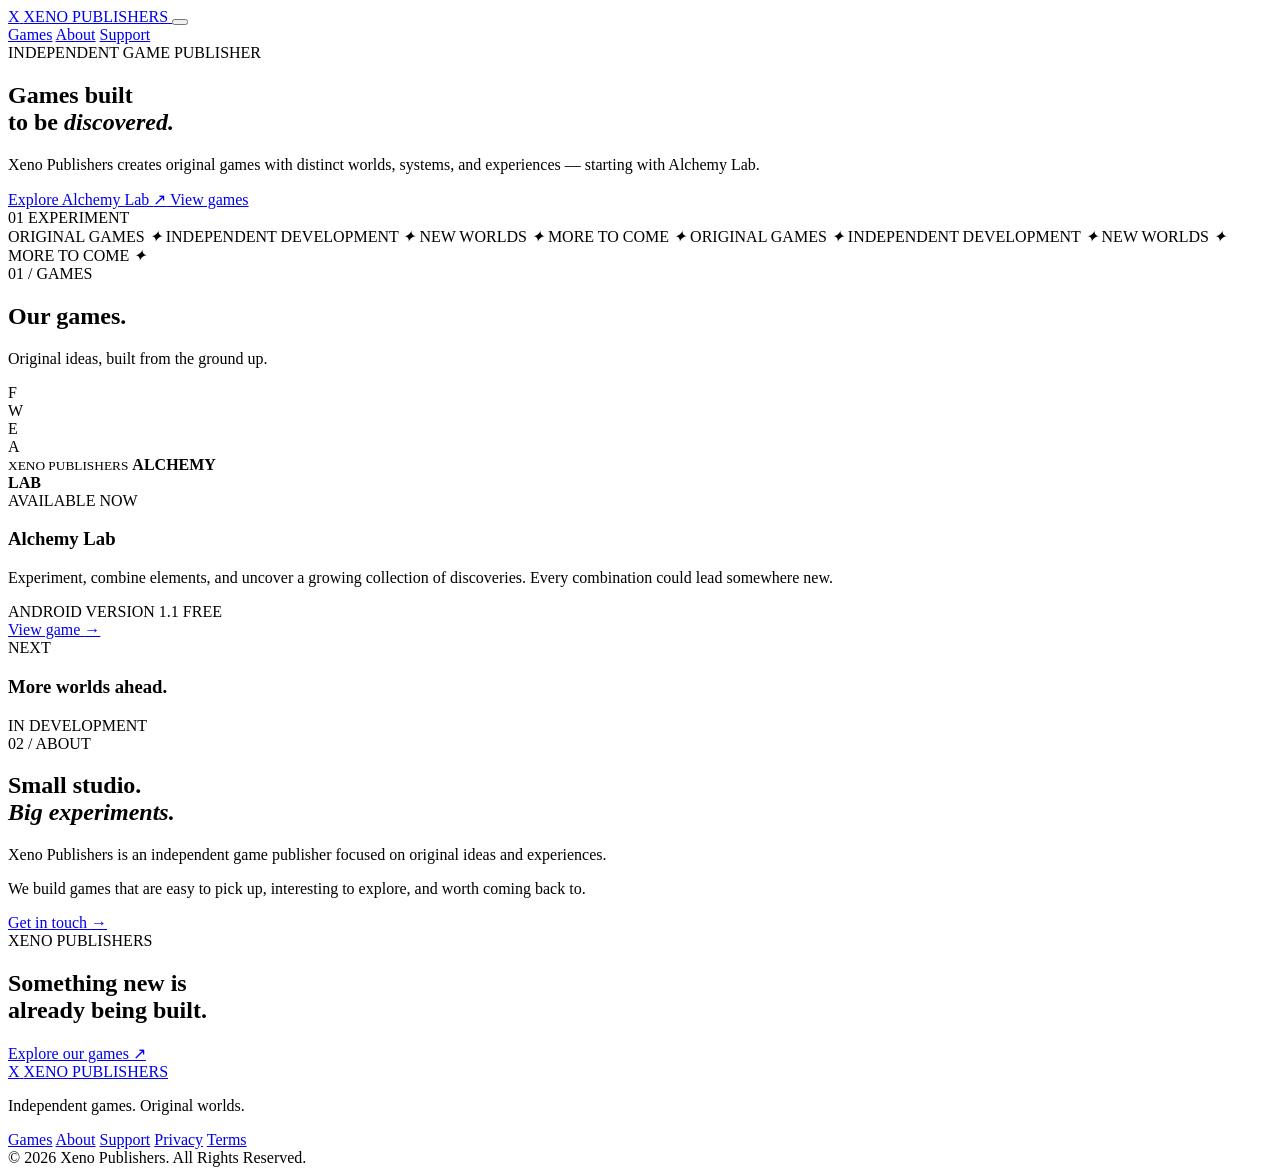
==== index.html @ 9b23d275 "Create index.html" ====
<!DOCTYPE html>
<html lang="en">
<head>
  <meta charset="UTF-8">
  <meta name="viewport" content="width=device-width, initial-scale=1.0">

  <title>Xeno Publishers — Independent Game Publisher</title>
  <meta name="description" content="Xeno Publishers creates original games with distinct worlds, systems, and experiences.">
  <meta name="theme-color" content="#080a09">

  <link rel="preconnect" href="https://fonts.googleapis.com">
  <link rel="preconnect" href="https://fonts.gstatic.com" crossorigin>
  <link href="https://fonts.googleapis.com/css2?family=Manrope:wght@400;500;600;700;800&display=swap" rel="stylesheet">

  <link rel="stylesheet" href="assets/style.css">
</head>

<body>

  <header class="site-header">
    <nav class="nav container">

      <a href="index.html" class="brand">
        <span class="brand-mark">X</span>
        <span>XENO PUBLISHERS</span>
      </a>

      <button class="menu-toggle" aria-label="Open navigation" aria-expanded="false">
        <span></span>
        <span></span>
      </button>

      <div class="nav-links">
        <a href="#games">Games</a>
        <a href="#about">About</a>
        <a href="support.html">Support</a>
      </div>

    </nav>
  </header>


  <main>

    <!-- HERO -->
    <section class="hero">
      <div class="container hero-grid">

        <div class="hero-copy">

          <div class="eyebrow">
            <span></span>
            INDEPENDENT GAME PUBLISHER
          </div>

          <h1>
            Games built<br>
            to be <em>discovered.</em>
          </h1>

          <p class="hero-text">
            Xeno Publishers creates original games with distinct worlds,
            systems, and experiences — starting with Alchemy Lab.
          </p>

          <div class="hero-actions">
            <a href="games/alchemy-lab.html" class="btn btn-primary">
              Explore Alchemy Lab
              <span>↗</span>
            </a>

            <a href="#games" class="btn btn-secondary">
              View games
            </a>
          </div>

        </div>


        <div class="hero-art" aria-hidden="true">
          <div class="orb orb-one"></div>
          <div class="orb orb-two"></div>
          <div class="orb orb-three"></div>

          <div class="alchemy-symbol">
            <div class="symbol-ring"></div>
            <div class="symbol-core"></div>
            <div class="symbol-line line-one"></div>
            <div class="symbol-line line-two"></div>
          </div>

          <div class="art-label">
            <span>01</span>
            <span>EXPERIMENT</span>
          </div>
        </div>

      </div>
    </section>


    <!-- TICKER -->
    <section class="ticker">
      <div class="ticker-track">
        <span>ORIGINAL GAMES</span>
        <i>✦</i>
        <span>INDEPENDENT DEVELOPMENT</span>
        <i>✦</i>
        <span>NEW WORLDS</span>
        <i>✦</i>
        <span>MORE TO COME</span>
        <i>✦</i>

        <span>ORIGINAL GAMES</span>
        <i>✦</i>
        <span>INDEPENDENT DEVELOPMENT</span>
        <i>✦</i>
        <span>NEW WORLDS</span>
        <i>✦</i>
        <span>MORE TO COME</span>
        <i>✦</i>
      </div>
    </section>


    <!-- GAMES -->
    <section class="section" id="games">
      <div class="container">

        <div class="section-heading">
          <div>
            <span class="section-number">01 / GAMES</span>
            <h2>Our games.</h2>
          </div>

          <p>
            Original ideas, built from the ground up.
          </p>
        </div>


        <div class="game-card">

          <div class="game-visual">
            <div class="visual-glow"></div>

            <div class="visual-element element-fire">F</div>
            <div class="visual-element element-water">W</div>
            <div class="visual-element element-earth">E</div>
            <div class="visual-element element-air">A</div>

            <div class="visual-title">
              <small>XENO PUBLISHERS</small>
              <strong>ALCHEMY<br>LAB</strong>
            </div>
          </div>


          <div class="game-info">

            <div class="game-status">
              <span class="status-dot"></span>
              AVAILABLE NOW
            </div>

            <h3>Alchemy Lab</h3>

            <p>
              Experiment, combine elements, and uncover a growing
              collection of discoveries. Every combination could lead
              somewhere new.
            </p>

            <div class="game-meta">
              <span>ANDROID</span>
              <span>VERSION 1.1</span>
              <span>FREE</span>
            </div>

            <a href="games/alchemy-lab.html" class="text-link">
              View game
              <span>→</span>
            </a>

          </div>

        </div>


        <div class="future-card">

          <div>
            <span class="section-number">NEXT</span>
            <h3>More worlds ahead.</h3>
          </div>

          <span class="future-status">IN DEVELOPMENT</span>

        </div>

      </div>
    </section>


    <!-- ABOUT -->
    <section class="section about-section" id="about">
      <div class="container about-grid">

        <div>
          <span class="section-number">02 / ABOUT</span>
          <h2>Small studio.<br><em>Big experiments.</em></h2>
        </div>

        <div class="about-copy">
          <p>
            Xeno Publishers is an independent game publisher focused on
            original ideas and experiences.
          </p>

          <p>
            We build games that are easy to pick up, interesting to
            explore, and worth coming back to.
          </p>

          <a href="support.html" class="text-link">
            Get in touch
            <span>→</span>
          </a>
        </div>

      </div>
    </section>


    <!-- CTA -->
    <section class="cta-section">
      <div class="container">

        <div class="cta-box">
          <span class="section-number">XENO PUBLISHERS</span>

          <h2>
            Something new is<br>
            already being built.
          </h2>

          <a href="#games" class="btn btn-primary">
            Explore our games
            <span>↗</span>
          </a>
        </div>

      </div>
    </section>

  </main>


  <!-- FOOTER -->
  <footer class="footer">
    <div class="container footer-grid">

      <div>
        <a href="index.html" class="brand">
          <span class="brand-mark">X</span>
          <span>XENO PUBLISHERS</span>
        </a>

        <p>Independent games. Original worlds.</p>
      </div>

      <div class="footer-links">
        <a href="#games">Games</a>
        <a href="#about">About</a>
        <a href="support.html">Support</a>
        <a href="legal/privacy.html">Privacy</a>
        <a href="legal/terms.html">Terms</a>
      </div>

      <div class="footer-bottom">
        © 2026 Xeno Publishers. All Rights Reserved.
      </div>

    </div>
  </footer>


  <script src="assets/script.js"></script>

</body>
</html>
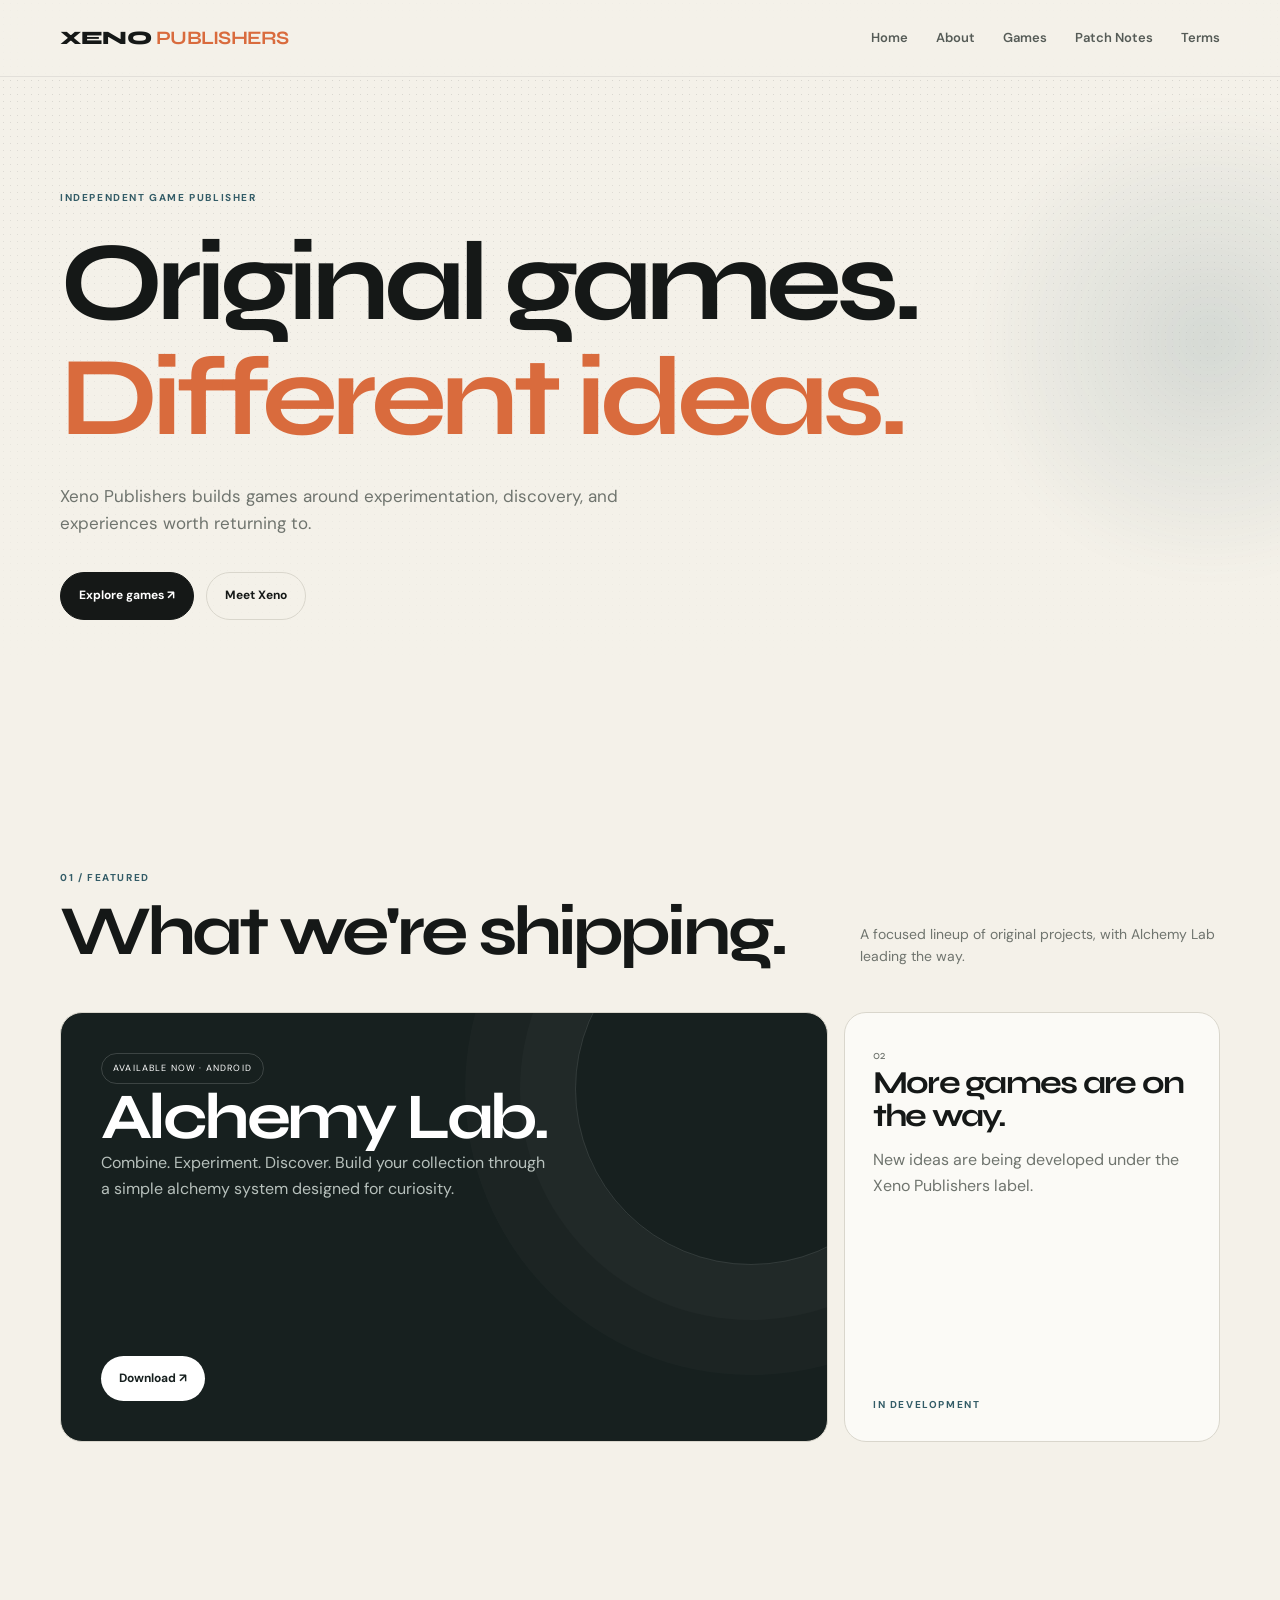
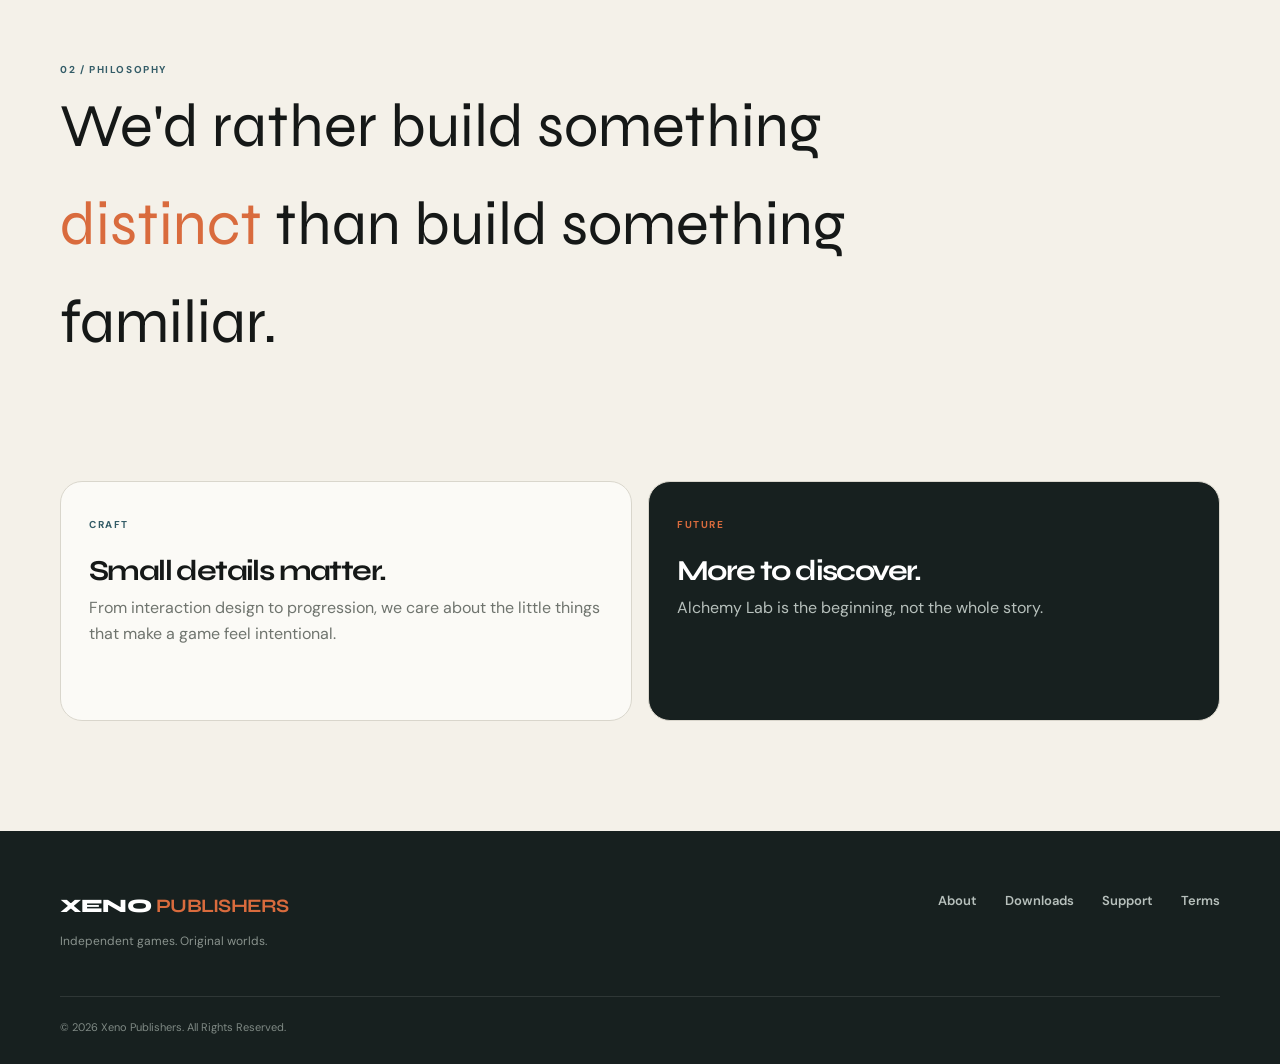
==== commit b18ad70d: "Add files via upload" ====
--- a/index.html
+++ b/index.html
@@ -1,291 +1 @@
-<!DOCTYPE html>
-<html lang="en">
-<head>
-  <meta charset="UTF-8">
-  <meta name="viewport" content="width=device-width, initial-scale=1.0">
-
-  <title>Xeno Publishers — Independent Game Publisher</title>
-  <meta name="description" content="Xeno Publishers creates original games with distinct worlds, systems, and experiences.">
-  <meta name="theme-color" content="#080a09">
-
-  <link rel="preconnect" href="https://fonts.googleapis.com">
-  <link rel="preconnect" href="https://fonts.gstatic.com" crossorigin>
-  <link href="https://fonts.googleapis.com/css2?family=Manrope:wght@400;500;600;700;800&display=swap" rel="stylesheet">
-
-  <link rel="stylesheet" href="assets/style.css">
-</head>
-
-<body>
-
-  <header class="site-header">
-    <nav class="nav container">
-
-      <a href="index.html" class="brand">
-        <span class="brand-mark">X</span>
-        <span>XENO PUBLISHERS</span>
-      </a>
-
-      <button class="menu-toggle" aria-label="Open navigation" aria-expanded="false">
-        <span></span>
-        <span></span>
-      </button>
-
-      <div class="nav-links">
-        <a href="#games">Games</a>
-        <a href="#about">About</a>
-        <a href="support.html">Support</a>
-      </div>
-
-    </nav>
-  </header>
-
-
-  <main>
-
-    <!-- HERO -->
-    <section class="hero">
-      <div class="container hero-grid">
-
-        <div class="hero-copy">
-
-          <div class="eyebrow">
-            <span></span>
-            INDEPENDENT GAME PUBLISHER
-          </div>
-
-          <h1>
-            Games built<br>
-            to be <em>discovered.</em>
-          </h1>
-
-          <p class="hero-text">
-            Xeno Publishers creates original games with distinct worlds,
-            systems, and experiences — starting with Alchemy Lab.
-          </p>
-
-          <div class="hero-actions">
-            <a href="games/alchemy-lab.html" class="btn btn-primary">
-              Explore Alchemy Lab
-              <span>↗</span>
-            </a>
-
-            <a href="#games" class="btn btn-secondary">
-              View games
-            </a>
-          </div>
-
-        </div>
-
-
-        <div class="hero-art" aria-hidden="true">
-          <div class="orb orb-one"></div>
-          <div class="orb orb-two"></div>
-          <div class="orb orb-three"></div>
-
-          <div class="alchemy-symbol">
-            <div class="symbol-ring"></div>
-            <div class="symbol-core"></div>
-            <div class="symbol-line line-one"></div>
-            <div class="symbol-line line-two"></div>
-          </div>
-
-          <div class="art-label">
-            <span>01</span>
-            <span>EXPERIMENT</span>
-          </div>
-        </div>
-
-      </div>
-    </section>
-
-
-    <!-- TICKER -->
-    <section class="ticker">
-      <div class="ticker-track">
-        <span>ORIGINAL GAMES</span>
-        <i>✦</i>
-        <span>INDEPENDENT DEVELOPMENT</span>
-        <i>✦</i>
-        <span>NEW WORLDS</span>
-        <i>✦</i>
-        <span>MORE TO COME</span>
-        <i>✦</i>
-
-        <span>ORIGINAL GAMES</span>
-        <i>✦</i>
-        <span>INDEPENDENT DEVELOPMENT</span>
-        <i>✦</i>
-        <span>NEW WORLDS</span>
-        <i>✦</i>
-        <span>MORE TO COME</span>
-        <i>✦</i>
-      </div>
-    </section>
-
-
-    <!-- GAMES -->
-    <section class="section" id="games">
-      <div class="container">
-
-        <div class="section-heading">
-          <div>
-            <span class="section-number">01 / GAMES</span>
-            <h2>Our games.</h2>
-          </div>
-
-          <p>
-            Original ideas, built from the ground up.
-          </p>
-        </div>
-
-
-        <div class="game-card">
-
-          <div class="game-visual">
-            <div class="visual-glow"></div>
-
-            <div class="visual-element element-fire">F</div>
-            <div class="visual-element element-water">W</div>
-            <div class="visual-element element-earth">E</div>
-            <div class="visual-element element-air">A</div>
-
-            <div class="visual-title">
-              <small>XENO PUBLISHERS</small>
-              <strong>ALCHEMY<br>LAB</strong>
-            </div>
-          </div>
-
-
-          <div class="game-info">
-
-            <div class="game-status">
-              <span class="status-dot"></span>
-              AVAILABLE NOW
-            </div>
-
-            <h3>Alchemy Lab</h3>
-
-            <p>
-              Experiment, combine elements, and uncover a growing
-              collection of discoveries. Every combination could lead
-              somewhere new.
-            </p>
-
-            <div class="game-meta">
-              <span>ANDROID</span>
-              <span>VERSION 1.1</span>
-              <span>FREE</span>
-            </div>
-
-            <a href="games/alchemy-lab.html" class="text-link">
-              View game
-              <span>→</span>
-            </a>
-
-          </div>
-
-        </div>
-
-
-        <div class="future-card">
-
-          <div>
-            <span class="section-number">NEXT</span>
-            <h3>More worlds ahead.</h3>
-          </div>
-
-          <span class="future-status">IN DEVELOPMENT</span>
-
-        </div>
-
-      </div>
-    </section>
-
-
-    <!-- ABOUT -->
-    <section class="section about-section" id="about">
-      <div class="container about-grid">
-
-        <div>
-          <span class="section-number">02 / ABOUT</span>
-          <h2>Small studio.<br><em>Big experiments.</em></h2>
-        </div>
-
-        <div class="about-copy">
-          <p>
-            Xeno Publishers is an independent game publisher focused on
-            original ideas and experiences.
-          </p>
-
-          <p>
-            We build games that are easy to pick up, interesting to
-            explore, and worth coming back to.
-          </p>
-
-          <a href="support.html" class="text-link">
-            Get in touch
-            <span>→</span>
-          </a>
-        </div>
-
-      </div>
-    </section>
-
-
-    <!-- CTA -->
-    <section class="cta-section">
-      <div class="container">
-
-        <div class="cta-box">
-          <span class="section-number">XENO PUBLISHERS</span>
-
-          <h2>
-            Something new is<br>
-            already being built.
-          </h2>
-
-          <a href="#games" class="btn btn-primary">
-            Explore our games
-            <span>↗</span>
-          </a>
-        </div>
-
-      </div>
-    </section>
-
-  </main>
-
-
-  <!-- FOOTER -->
-  <footer class="footer">
-    <div class="container footer-grid">
-
-      <div>
-        <a href="index.html" class="brand">
-          <span class="brand-mark">X</span>
-          <span>XENO PUBLISHERS</span>
-        </a>
-
-        <p>Independent games. Original worlds.</p>
-      </div>
-
-      <div class="footer-links">
-        <a href="#games">Games</a>
-        <a href="#about">About</a>
-        <a href="support.html">Support</a>
-        <a href="legal/privacy.html">Privacy</a>
-        <a href="legal/terms.html">Terms</a>
-      </div>
-
-      <div class="footer-bottom">
-        © 2026 Xeno Publishers. All Rights Reserved.
-      </div>
-
-    </div>
-  </footer>
-
-
-  <script src="assets/script.js"></script>
-
-</body>
-</html>
+<!doctype html><html lang="en"><head><meta charset="utf-8"><meta name="viewport" content="width=device-width,initial-scale=1"><title>Xeno Publishers — Original Games</title><meta name="description" content="Xeno Publishers creates original games and interactive experiences."><link rel="stylesheet" href="style.css"><script src="maintenance.js"></script></head><body><header class="header"><nav class="nav wrap"><a class="logo" href="index.html">XENO <b>PUBLISHERS</b></a><button class="menu" aria-label="Menu"><span></span><span></span></button><div class="links"><a href="index.html">Home</a><a href="about.html">About</a><a href="downloads.html">Games</a><a href="patch-notes.html">Patch Notes</a><a href="terms.html">Terms</a></div></nav></header><main><section class="hero"><div class="wrap reveal"><div class="eyebrow">Independent Game Publisher</div><h1>Original games.<br><em>Different ideas.</em></h1><p class="lead">Xeno Publishers builds games around experimentation, discovery, and experiences worth returning to.</p><div class="actions"><a class="btn primary" href="downloads.html">Explore games ↗</a><a class="btn secondary" href="about.html">Meet Xeno</a></div></div></section><section class="section"><div class="wrap"><div class="section-head reveal"><div><div class="kicker">01 / Featured</div><h2>What we're shipping.</h2></div><p>A focused lineup of original projects, with Alchemy Lab leading the way.</p></div><div class="grid reveal"><article class="card game"><div><span class="badge">AVAILABLE NOW · ANDROID</span><h3>Alchemy Lab.</h3><p>Combine. Experiment. Discover. Build your collection through a simple alchemy system designed for curiosity.</p></div><a class="btn" style="width:max-content;background:#fff;color:#17201f;border:0" href="downloads.html">Download ↗</a></article><article class="card side"><div><span class="number">02</span><h3>More games are on the way.</h3><p style="margin-top:15px;color:var(--muted)">New ideas are being developed under the Xeno Publishers label.</p></div><span class="kicker">IN DEVELOPMENT</span></article></div></div></section><section class="section"><div class="wrap reveal"><div class="kicker">02 / Philosophy</div><p class="quote">We'd rather build something <em>distinct</em> than build something familiar.</p></div></section><section class="section" style="padding-top:0"><div class="wrap"><div class="split reveal"><article class="card feature"><span class="kicker">Craft</span><h3>Small details matter.</h3><p style="color:var(--muted)">From interaction design to progression, we care about the little things that make a game feel intentional.</p></article><article class="card feature dark"><span class="kicker" style="color:#d96b3d">Future</span><h3>More to discover.</h3><p>Alchemy Lab is the beginning, not the whole story.</p></article></div></div></section></main><footer class="footer"><div class="wrap footer-grid"><div><div class="logo">XENO <b>PUBLISHERS</b></div><p style="margin-top:10px;color:#89928d;font-size:12px">Independent games. Original worlds.</p></div><div class="links" style="position:static;opacity:1;visibility:visible;transform:none;background:none;border:0;padding:0"><a href="about.html">About</a><a href="downloads.html">Downloads</a><a href="support.html">Support</a><a href="terms.html">Terms</a></div></div><div class="wrap copy">© 2026 Xeno Publishers. All Rights Reserved.</div></footer><script src="script.js"></script></body></html>
--- a/style.css
+++ b/style.css
@@ -0,0 +1,3 @@
+@import url('https://fonts.googleapis.com/css2?family=DM+Sans:wght@400;500;600;700&family=Syne:wght@500;600;700;800&display=swap');
+:root{--bg:#f4f1e9;--ink:#151817;--muted:#6f746e;--line:#d9d6cc;--card:#fbfaf6;--accent:#d96b3d;--accent2:#335c67;--dark:#17201f;--ease:cubic-bezier(.22,1,.36,1)}
+*{box-sizing:border-box;margin:0;padding:0}html{scroll-behavior:smooth}body{font-family:'DM Sans',sans-serif;background:var(--bg);color:var(--ink);line-height:1.6;overflow-x:hidden}body:before{content:'';position:fixed;inset:0;pointer-events:none;opacity:.24;background-image:radial-gradient(#777  .55px,transparent .55px);background-size:7px 7px;mask-image:linear-gradient(to bottom,black,transparent 75%);z-index:-1}a{color:inherit;text-decoration:none}button{font:inherit}.wrap{width:min(1160px,calc(100% - 40px));margin:auto}.nav{height:76px;display:flex;align-items:center;justify-content:space-between}.header{position:fixed;top:0;left:0;right:0;z-index:50;background:rgba(244,241,233,.78);backdrop-filter:blur(16px);border-bottom:1px solid rgba(21,24,23,.08)}.logo{font-family:Syne,sans-serif;font-weight:800;letter-spacing:-.04em;font-size:19px}.logo b{color:var(--accent)}.links{display:flex;gap:28px;font-size:13px;font-weight:600}.links a{position:relative;color:#555b56}.links a:after{content:'';position:absolute;left:0;right:0;bottom:-7px;height:1px;background:var(--accent);transform:scaleX(0);transform-origin:right;transition:.35s var(--ease)}.links a:hover{color:var(--ink)}.links a:hover:after{transform:scaleX(1);transform-origin:left}.menu{display:none;background:none;border:0;width:40px;height:40px}.menu span{display:block;width:19px;height:1.5px;background:var(--ink);margin:5px auto;transition:.3s}.hero{padding:170px 0 120px;min-height:760px;display:flex;align-items:center;position:relative}.hero:after{content:'';position:absolute;width:500px;height:500px;right:-180px;top:90px;border-radius:50%;background:radial-gradient(circle,rgba(51,92,103,.16),transparent 68%);filter:blur(10px);animation:drift 9s ease-in-out infinite}.eyebrow,.kicker{font-size:10px;font-weight:700;letter-spacing:.16em;text-transform:uppercase;color:var(--accent2)}h1,h2,h3{font-family:Syne,sans-serif;line-height:1.02;letter-spacing:-.055em}.hero h1{font-size:clamp(58px,9vw,112px);max-width:950px;margin:20px 0 28px}.hero h1 em{font-style:normal;color:var(--accent)}.lead{max-width:600px;color:var(--muted);font-size:17px}.actions{display:flex;gap:12px;margin-top:35px;flex-wrap:wrap}.btn{border:1px solid var(--ink);padding:13px 18px;border-radius:999px;font-size:12px;font-weight:700;display:inline-flex;align-items:center;gap:10px;transition:.35s var(--ease)}.btn:hover{transform:translateY(-3px);box-shadow:0 12px 25px rgba(21,24,23,.1)}.btn.primary{background:var(--ink);color:#fff}.btn.secondary{border-color:var(--line)}.section{padding:110px 0}.section-head{display:flex;justify-content:space-between;gap:30px;align-items:end;margin-bottom:45px}.section-head h2{font-size:clamp(42px,6vw,70px);margin-top:10px}.section-head p{max-width:360px;color:var(--muted);font-size:14px}.grid{display:grid;grid-template-columns:repeat(12,1fr);gap:16px}.card{background:var(--card);border:1px solid var(--line);border-radius:22px;padding:28px;transition:.5s var(--ease);position:relative;overflow:hidden}.card:hover{transform:translateY(-7px);border-color:#bbb8ad;box-shadow:0 25px 55px rgba(21,24,23,.08)}.game{grid-column:span 8;min-height:430px;background:var(--dark);color:white;padding:40px;display:flex;flex-direction:column;justify-content:space-between}.game:before{content:'';position:absolute;width:350px;height:350px;right:-100px;top:-100px;border-radius:50%;border:1px solid rgba(255,255,255,.12);box-shadow:0 0 0 55px rgba(255,255,255,.025),0 0 0 110px rgba(255,255,255,.018);animation:spin 25s linear infinite}.game h3{font-size:65px}.game p{color:#b7c0bc;max-width:450px}.badge{display:inline-block;border:1px solid rgba(255,255,255,.16);border-radius:999px;padding:7px 11px;font-size:9px;letter-spacing:.13em}.side{grid-column:span 4;min-height:430px;display:flex;flex-direction:column;justify-content:space-between}.side h3{font-size:32px}.number{font-family:Syne,sans-serif;font-size:12px;color:var(--muted)}.split{display:grid;grid-template-columns:1fr 1fr;gap:16px}.dark{background:var(--dark);color:#fff}.dark p{color:#b7c0bc}.feature{min-height:240px}.feature h3{font-size:29px;margin:20px 0 10px}.quote{font-family:Syne,sans-serif;font-size:clamp(34px,5vw,61px);max-width:900px}.quote em{font-style:normal;color:var(--accent)}.legal{max-width:820px}.legal h1{font-size:clamp(48px,7vw,82px);margin:20px 0 25px}.legal h2{font-size:27px;margin:42px 0 12px}.legal p,.legal li{color:var(--muted);font-size:14px}.legal ul{padding-left:20px}.footer{background:var(--dark);color:white;padding:60px 0 28px}.footer-grid{display:flex;justify-content:space-between;gap:40px}.footer .links a{color:#b7c0bc}.copy{border-top:1px solid rgba(255,255,255,.1);margin-top:45px;padding-top:22px;color:#7f8984;font-size:11px}.downloads{padding-top:140px}.download-card{display:grid;grid-template-columns:1fr .8fr;gap:16px}.download-main{min-height:470px}.download-main h1{font-size:clamp(50px,7vw,85px);margin:18px 0}.platforms{display:grid;grid-template-columns:1fr 1fr;gap:10px;margin-top:28px;max-height:0;overflow:hidden;opacity:0;transition:.6s var(--ease)}.platforms.open{max-height:180px;opacity:1}.platform{padding:20px;border:1px solid var(--line);border-radius:16px;background:var(--bg);font-weight:700}.platform small{display:block;color:var(--muted);font-weight:500;margin-top:4px}.soon{opacity:.55}.maintenance-page{min-height:100vh;display:grid;place-items:center;text-align:center;padding:40px}.maintenance-box{max-width:650px}.maintenance-box h1{font-size:clamp(55px,9vw,100px);margin:20px 0}.maintenance-box p{color:var(--muted)}.switch{position:fixed;bottom:20px;right:20px;z-index:100;background:var(--ink);color:white;border:0;border-radius:999px;padding:11px 15px;font-size:11px;cursor:pointer;box-shadow:0 10px 30px #0002}.maintenance-overlay{position:fixed;inset:0;z-index:999;background:var(--bg);display:grid;place-items:center;text-align:center;padding:30px}.maintenance-overlay[hidden]{display:none}.reveal{opacity:0;transform:translateY(24px);transition:1s var(--ease)}.reveal.show{opacity:1;transform:none}@keyframes drift{50%{transform:translate(-30px,25px) scale(1.08)}}@keyframes spin{to{transform:rotate(360deg)}}@media(max-width:800px){.links{position:fixed;top:76px;left:20px;right:20px;background:var(--card);border:1px solid var(--line);border-radius:16px;padding:15px;display:flex;flex-direction:column;gap:0;opacity:0;visibility:hidden;transform:translateY(-10px);transition:.3s}.links.open{opacity:1;visibility:visible;transform:none}.links a{padding:12px}.menu{display:block}.grid{grid-template-columns:1fr}.game,.side{grid-column:auto}.download-card,.split{grid-template-columns:1fr}.hero{padding-top:135px;min-height:auto}.hero h1{font-size:clamp(50px,15vw,78px)}.section{padding:80px 0}.section-head{align-items:start;flex-direction:column}.footer-grid{flex-direction:column}.game h3{font-size:52px}.platforms{grid-template-columns:1fr}}@media(prefers-reduced-motion:reduce){*,*:before,*:after{animation:none!important;transition:none!important;scroll-behavior:auto!important}}
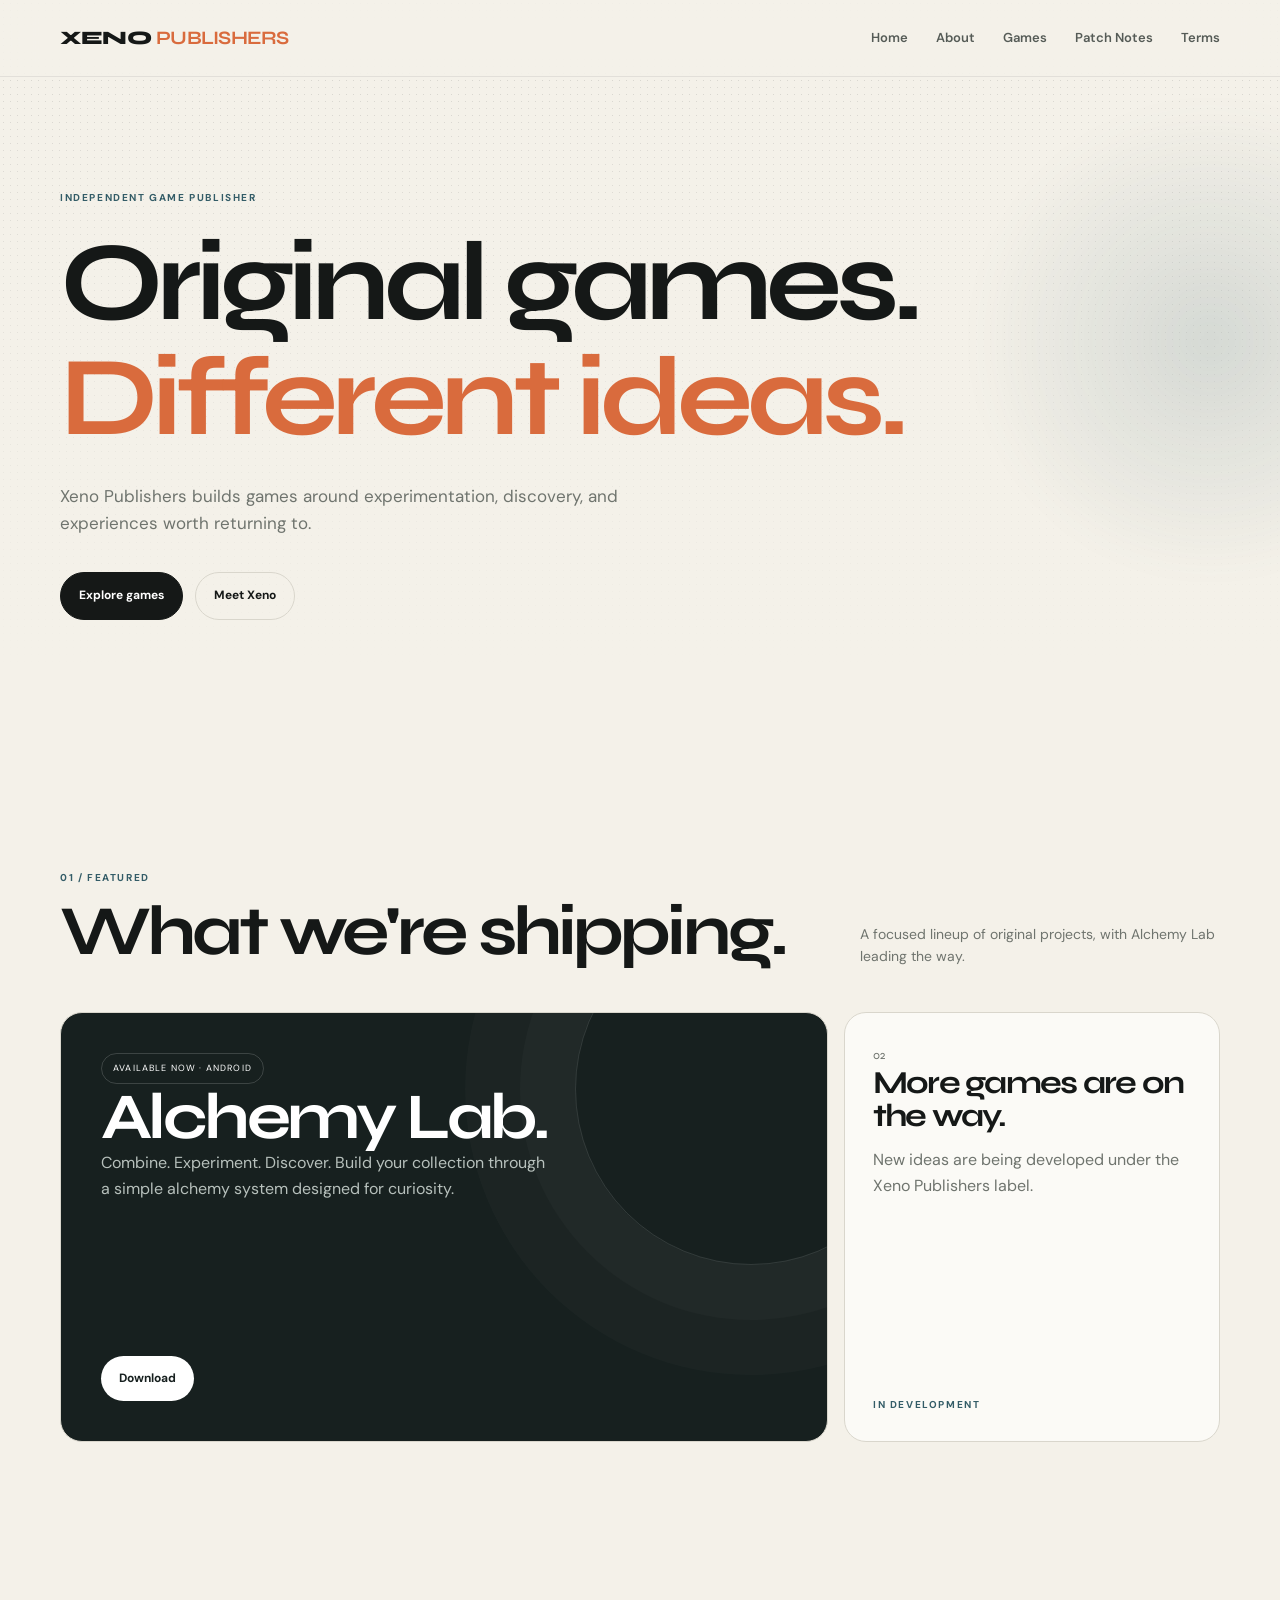
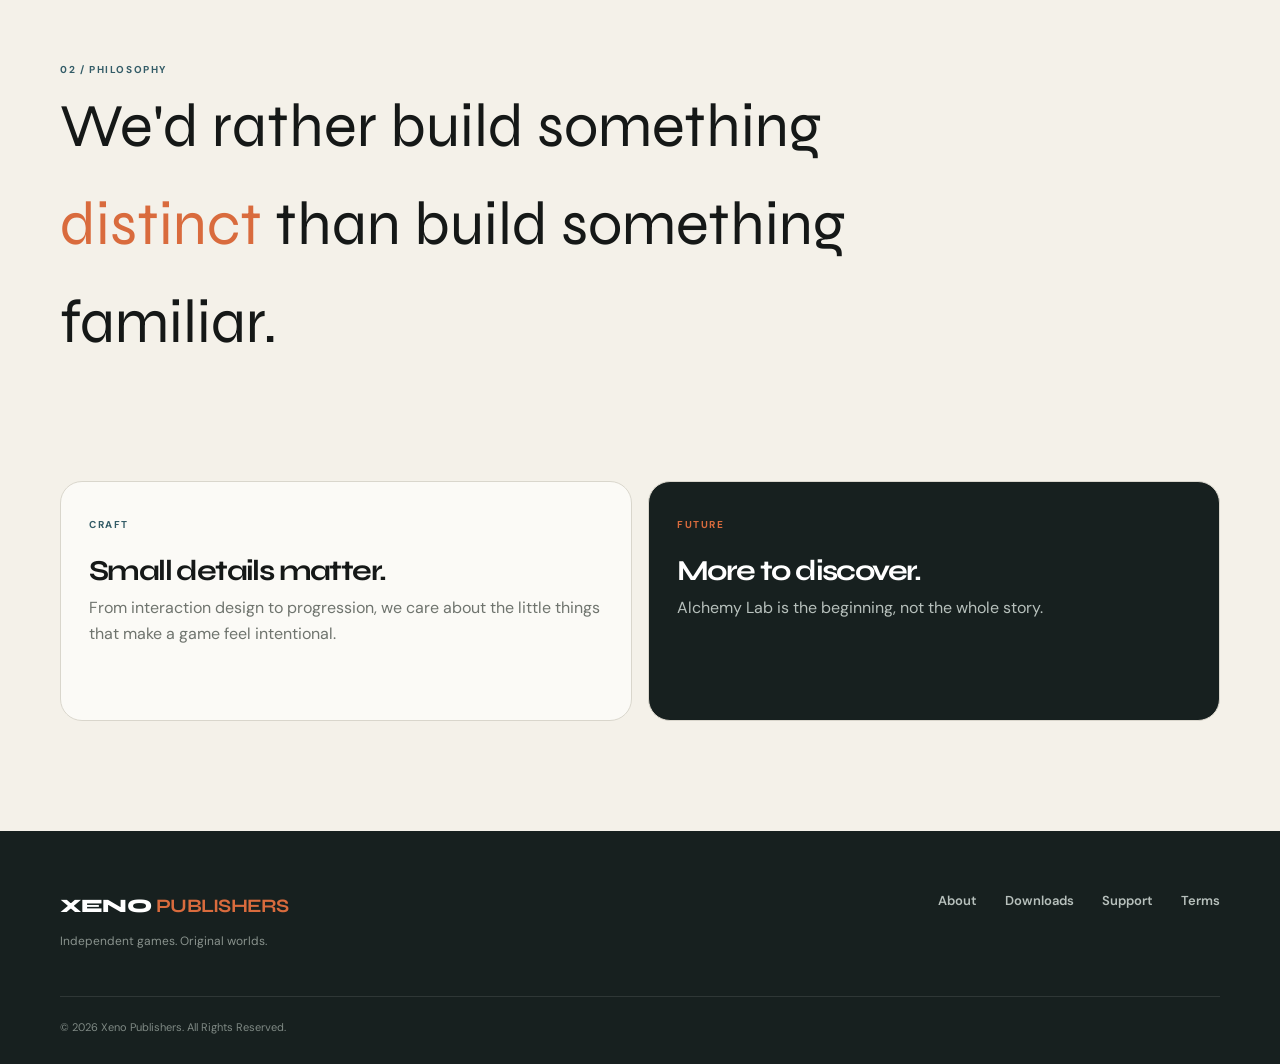
==== commit b7f859af: "Update index.html" ====
--- a/index.html
+++ b/index.html
@@ -1 +1,260 @@
-<!doctype html><html lang="en"><head><meta charset="utf-8"><meta name="viewport" content="width=device-width,initial-scale=1"><title>Xeno Publishers — Original Games</title><meta name="description" content="Xeno Publishers creates original games and interactive experiences."><link rel="stylesheet" href="style.css"><script src="maintenance.js"></script></head><body><header class="header"><nav class="nav wrap"><a class="logo" href="index.html">XENO <b>PUBLISHERS</b></a><button class="menu" aria-label="Menu"><span></span><span></span></button><div class="links"><a href="index.html">Home</a><a href="about.html">About</a><a href="downloads.html">Games</a><a href="patch-notes.html">Patch Notes</a><a href="terms.html">Terms</a></div></nav></header><main><section class="hero"><div class="wrap reveal"><div class="eyebrow">Independent Game Publisher</div><h1>Original games.<br><em>Different ideas.</em></h1><p class="lead">Xeno Publishers builds games around experimentation, discovery, and experiences worth returning to.</p><div class="actions"><a class="btn primary" href="downloads.html">Explore games ↗</a><a class="btn secondary" href="about.html">Meet Xeno</a></div></div></section><section class="section"><div class="wrap"><div class="section-head reveal"><div><div class="kicker">01 / Featured</div><h2>What we're shipping.</h2></div><p>A focused lineup of original projects, with Alchemy Lab leading the way.</p></div><div class="grid reveal"><article class="card game"><div><span class="badge">AVAILABLE NOW · ANDROID</span><h3>Alchemy Lab.</h3><p>Combine. Experiment. Discover. Build your collection through a simple alchemy system designed for curiosity.</p></div><a class="btn" style="width:max-content;background:#fff;color:#17201f;border:0" href="downloads.html">Download ↗</a></article><article class="card side"><div><span class="number">02</span><h3>More games are on the way.</h3><p style="margin-top:15px;color:var(--muted)">New ideas are being developed under the Xeno Publishers label.</p></div><span class="kicker">IN DEVELOPMENT</span></article></div></div></section><section class="section"><div class="wrap reveal"><div class="kicker">02 / Philosophy</div><p class="quote">We'd rather build something <em>distinct</em> than build something familiar.</p></div></section><section class="section" style="padding-top:0"><div class="wrap"><div class="split reveal"><article class="card feature"><span class="kicker">Craft</span><h3>Small details matter.</h3><p style="color:var(--muted)">From interaction design to progression, we care about the little things that make a game feel intentional.</p></article><article class="card feature dark"><span class="kicker" style="color:#d96b3d">Future</span><h3>More to discover.</h3><p>Alchemy Lab is the beginning, not the whole story.</p></article></div></div></section></main><footer class="footer"><div class="wrap footer-grid"><div><div class="logo">XENO <b>PUBLISHERS</b></div><p style="margin-top:10px;color:#89928d;font-size:12px">Independent games. Original worlds.</p></div><div class="links" style="position:static;opacity:1;visibility:visible;transform:none;background:none;border:0;padding:0"><a href="about.html">About</a><a href="downloads.html">Downloads</a><a href="support.html">Support</a><a href="terms.html">Terms</a></div></div><div class="wrap copy">© 2026 Xeno Publishers. All Rights Reserved.</div></footer><script src="script.js"></script></body></html>
+<!doctype html>
+<html lang="en">
+
+<head>
+  <meta charset="utf-8">
+  <meta name="viewport" content="width=device-width,initial-scale=1">
+
+  <title>Xeno Publishers — Original Games</title>
+
+  <meta
+    name="description"
+    content="Xeno Publishers creates original games and interactive experiences."
+  >
+
+  <link rel="stylesheet" href="style.css">
+  <script src="maintenance.js"></script>
+</head>
+
+<body>
+
+  <header class="header">
+    <nav class="nav wrap">
+
+      <a class="logo" href="index.html">
+        XENO <b>PUBLISHERS</b>
+      </a>
+
+      <button class="menu" aria-label="Menu">
+        <span></span>
+        <span></span>
+      </button>
+
+      <div class="links">
+        <a href="index.html">Home</a>
+        <a href="about.html">About</a>
+        <a href="downloads.html">Games</a>
+        <a href="patch-notes.html">Patch Notes</a>
+        <a href="terms.html">Terms</a>
+      </div>
+
+    </nav>
+  </header>
+
+  <main>
+
+    <section class="hero">
+      <div class="wrap reveal">
+
+        <div class="eyebrow">
+          Independent Game Publisher
+        </div>
+
+        <h1>
+          Original games.<br>
+          <em>Different ideas.</em>
+        </h1>
+
+        <p class="lead">
+          Xeno Publishers builds games around experimentation,
+          discovery, and experiences worth returning to.
+        </p>
+
+        <div class="actions">
+          <a class="btn primary" href="downloads.html">
+            Explore games
+          </a>
+
+          <a class="btn secondary" href="about.html">
+            Meet Xeno
+          </a>
+        </div>
+
+      </div>
+    </section>
+
+    <section class="section">
+      <div class="wrap">
+
+        <div class="section-head reveal">
+          <div>
+
+            <div class="kicker">
+              01 / Featured
+            </div>
+
+            <h2>
+              What we're shipping.
+            </h2>
+
+          </div>
+
+          <p>
+            A focused lineup of original projects,
+            with Alchemy Lab leading the way.
+          </p>
+        </div>
+
+        <div class="grid reveal">
+
+          <article class="card game">
+
+            <div>
+
+              <span class="badge">
+                AVAILABLE NOW · ANDROID
+              </span>
+
+              <h3>
+                Alchemy Lab.
+              </h3>
+
+              <p>
+                Combine. Experiment. Discover.
+                Build your collection through a simple
+                alchemy system designed for curiosity.
+              </p>
+
+            </div>
+
+            <a
+              class="btn"
+              style="width:max-content;background:#fff;color:#17201f;border:0"
+              href="downloads.html"
+            >
+              Download
+            </a>
+
+          </article>
+
+          <article class="card side">
+
+            <div>
+
+              <span class="number">
+                02
+              </span>
+
+              <h3>
+                More games are on the way.
+              </h3>
+
+              <p style="margin-top:15px;color:var(--muted)">
+                New ideas are being developed under
+                the Xeno Publishers label.
+              </p>
+
+            </div>
+
+            <span class="kicker">
+              IN DEVELOPMENT
+            </span>
+
+          </article>
+
+        </div>
+
+      </div>
+    </section>
+
+    <section class="section">
+      <div class="wrap reveal">
+
+        <div class="kicker">
+          02 / Philosophy
+        </div>
+
+        <p class="quote">
+          We'd rather build something
+          <em>distinct</em>
+          than build something familiar.
+        </p>
+
+      </div>
+    </section>
+
+    <section class="section" style="padding-top:0">
+      <div class="wrap">
+
+        <div class="split reveal">
+
+          <article class="card feature">
+
+            <span class="kicker">
+              Craft
+            </span>
+
+            <h3>
+              Small details matter.
+            </h3>
+
+            <p style="color:var(--muted)">
+              From interaction design to progression,
+              we care about the little things that make
+              a game feel intentional.
+            </p>
+
+          </article>
+
+          <article class="card feature dark">
+
+            <span class="kicker" style="color:#d96b3d">
+              Future
+            </span>
+
+            <h3>
+              More to discover.
+            </h3>
+
+            <p>
+              Alchemy Lab is the beginning,
+              not the whole story.
+            </p>
+
+          </article>
+
+        </div>
+
+      </div>
+    </section>
+
+  </main>
+
+  <footer class="footer">
+
+    <div class="wrap footer-grid">
+
+      <div>
+
+        <div class="logo">
+          XENO <b>PUBLISHERS</b>
+        </div>
+
+        <p style="margin-top:10px;color:#89928d;font-size:12px">
+          Independent games. Original worlds.
+        </p>
+
+      </div>
+
+      <div
+        class="links"
+        style="position:static;opacity:1;visibility:visible;transform:none;background:none;border:0;padding:0"
+      >
+        <a href="about.html">About</a>
+        <a href="downloads.html">Downloads</a>
+        <a href="support.html">Support</a>
+        <a href="terms.html">Terms</a>
+      </div>
+
+    </div>
+
+    <div class="wrap copy">
+      © 2026 Xeno Publishers. All Rights Reserved.
+    </div>
+
+  </footer>
+
+  <script src="script.js"></script>
+
+</body>
+</html>
--- a/style.css
+++ b/style.css
@@ -1,3 +1,325 @@
 @import url('https://fonts.googleapis.com/css2?family=DM+Sans:wght@400;500;600;700&family=Syne:wght@500;600;700;800&display=swap');
+
 :root{--bg:#f4f1e9;--ink:#151817;--muted:#6f746e;--line:#d9d6cc;--card:#fbfaf6;--accent:#d96b3d;--accent2:#335c67;--dark:#17201f;--ease:cubic-bezier(.22,1,.36,1)}
-*{box-sizing:border-box;margin:0;padding:0}html{scroll-behavior:smooth}body{font-family:'DM Sans',sans-serif;background:var(--bg);color:var(--ink);line-height:1.6;overflow-x:hidden}body:before{content:'';position:fixed;inset:0;pointer-events:none;opacity:.24;background-image:radial-gradient(#777  .55px,transparent .55px);background-size:7px 7px;mask-image:linear-gradient(to bottom,black,transparent 75%);z-index:-1}a{color:inherit;text-decoration:none}button{font:inherit}.wrap{width:min(1160px,calc(100% - 40px));margin:auto}.nav{height:76px;display:flex;align-items:center;justify-content:space-between}.header{position:fixed;top:0;left:0;right:0;z-index:50;background:rgba(244,241,233,.78);backdrop-filter:blur(16px);border-bottom:1px solid rgba(21,24,23,.08)}.logo{font-family:Syne,sans-serif;font-weight:800;letter-spacing:-.04em;font-size:19px}.logo b{color:var(--accent)}.links{display:flex;gap:28px;font-size:13px;font-weight:600}.links a{position:relative;color:#555b56}.links a:after{content:'';position:absolute;left:0;right:0;bottom:-7px;height:1px;background:var(--accent);transform:scaleX(0);transform-origin:right;transition:.35s var(--ease)}.links a:hover{color:var(--ink)}.links a:hover:after{transform:scaleX(1);transform-origin:left}.menu{display:none;background:none;border:0;width:40px;height:40px}.menu span{display:block;width:19px;height:1.5px;background:var(--ink);margin:5px auto;transition:.3s}.hero{padding:170px 0 120px;min-height:760px;display:flex;align-items:center;position:relative}.hero:after{content:'';position:absolute;width:500px;height:500px;right:-180px;top:90px;border-radius:50%;background:radial-gradient(circle,rgba(51,92,103,.16),transparent 68%);filter:blur(10px);animation:drift 9s ease-in-out infinite}.eyebrow,.kicker{font-size:10px;font-weight:700;letter-spacing:.16em;text-transform:uppercase;color:var(--accent2)}h1,h2,h3{font-family:Syne,sans-serif;line-height:1.02;letter-spacing:-.055em}.hero h1{font-size:clamp(58px,9vw,112px);max-width:950px;margin:20px 0 28px}.hero h1 em{font-style:normal;color:var(--accent)}.lead{max-width:600px;color:var(--muted);font-size:17px}.actions{display:flex;gap:12px;margin-top:35px;flex-wrap:wrap}.btn{border:1px solid var(--ink);padding:13px 18px;border-radius:999px;font-size:12px;font-weight:700;display:inline-flex;align-items:center;gap:10px;transition:.35s var(--ease)}.btn:hover{transform:translateY(-3px);box-shadow:0 12px 25px rgba(21,24,23,.1)}.btn.primary{background:var(--ink);color:#fff}.btn.secondary{border-color:var(--line)}.section{padding:110px 0}.section-head{display:flex;justify-content:space-between;gap:30px;align-items:end;margin-bottom:45px}.section-head h2{font-size:clamp(42px,6vw,70px);margin-top:10px}.section-head p{max-width:360px;color:var(--muted);font-size:14px}.grid{display:grid;grid-template-columns:repeat(12,1fr);gap:16px}.card{background:var(--card);border:1px solid var(--line);border-radius:22px;padding:28px;transition:.5s var(--ease);position:relative;overflow:hidden}.card:hover{transform:translateY(-7px);border-color:#bbb8ad;box-shadow:0 25px 55px rgba(21,24,23,.08)}.game{grid-column:span 8;min-height:430px;background:var(--dark);color:white;padding:40px;display:flex;flex-direction:column;justify-content:space-between}.game:before{content:'';position:absolute;width:350px;height:350px;right:-100px;top:-100px;border-radius:50%;border:1px solid rgba(255,255,255,.12);box-shadow:0 0 0 55px rgba(255,255,255,.025),0 0 0 110px rgba(255,255,255,.018);animation:spin 25s linear infinite}.game h3{font-size:65px}.game p{color:#b7c0bc;max-width:450px}.badge{display:inline-block;border:1px solid rgba(255,255,255,.16);border-radius:999px;padding:7px 11px;font-size:9px;letter-spacing:.13em}.side{grid-column:span 4;min-height:430px;display:flex;flex-direction:column;justify-content:space-between}.side h3{font-size:32px}.number{font-family:Syne,sans-serif;font-size:12px;color:var(--muted)}.split{display:grid;grid-template-columns:1fr 1fr;gap:16px}.dark{background:var(--dark);color:#fff}.dark p{color:#b7c0bc}.feature{min-height:240px}.feature h3{font-size:29px;margin:20px 0 10px}.quote{font-family:Syne,sans-serif;font-size:clamp(34px,5vw,61px);max-width:900px}.quote em{font-style:normal;color:var(--accent)}.legal{max-width:820px}.legal h1{font-size:clamp(48px,7vw,82px);margin:20px 0 25px}.legal h2{font-size:27px;margin:42px 0 12px}.legal p,.legal li{color:var(--muted);font-size:14px}.legal ul{padding-left:20px}.footer{background:var(--dark);color:white;padding:60px 0 28px}.footer-grid{display:flex;justify-content:space-between;gap:40px}.footer .links a{color:#b7c0bc}.copy{border-top:1px solid rgba(255,255,255,.1);margin-top:45px;padding-top:22px;color:#7f8984;font-size:11px}.downloads{padding-top:140px}.download-card{display:grid;grid-template-columns:1fr .8fr;gap:16px}.download-main{min-height:470px}.download-main h1{font-size:clamp(50px,7vw,85px);margin:18px 0}.platforms{display:grid;grid-template-columns:1fr 1fr;gap:10px;margin-top:28px;max-height:0;overflow:hidden;opacity:0;transition:.6s var(--ease)}.platforms.open{max-height:180px;opacity:1}.platform{padding:20px;border:1px solid var(--line);border-radius:16px;background:var(--bg);font-weight:700}.platform small{display:block;color:var(--muted);font-weight:500;margin-top:4px}.soon{opacity:.55}.maintenance-page{min-height:100vh;display:grid;place-items:center;text-align:center;padding:40px}.maintenance-box{max-width:650px}.maintenance-box h1{font-size:clamp(55px,9vw,100px);margin:20px 0}.maintenance-box p{color:var(--muted)}.switch{position:fixed;bottom:20px;right:20px;z-index:100;background:var(--ink);color:white;border:0;border-radius:999px;padding:11px 15px;font-size:11px;cursor:pointer;box-shadow:0 10px 30px #0002}.maintenance-overlay{position:fixed;inset:0;z-index:999;background:var(--bg);display:grid;place-items:center;text-align:center;padding:30px}.maintenance-overlay[hidden]{display:none}.reveal{opacity:0;transform:translateY(24px);transition:1s var(--ease)}.reveal.show{opacity:1;transform:none}@keyframes drift{50%{transform:translate(-30px,25px) scale(1.08)}}@keyframes spin{to{transform:rotate(360deg)}}@media(max-width:800px){.links{position:fixed;top:76px;left:20px;right:20px;background:var(--card);border:1px solid var(--line);border-radius:16px;padding:15px;display:flex;flex-direction:column;gap:0;opacity:0;visibility:hidden;transform:translateY(-10px);transition:.3s}.links.open{opacity:1;visibility:visible;transform:none}.links a{padding:12px}.menu{display:block}.grid{grid-template-columns:1fr}.game,.side{grid-column:auto}.download-card,.split{grid-template-columns:1fr}.hero{padding-top:135px;min-height:auto}.hero h1{font-size:clamp(50px,15vw,78px)}.section{padding:80px 0}.section-head{align-items:start;flex-direction:column}.footer-grid{flex-direction:column}.game h3{font-size:52px}.platforms{grid-template-columns:1fr}}@media(prefers-reduced-motion:reduce){*,*:before,*:after{animation:none!important;transition:none!important;scroll-behavior:auto!important}}
+
+*{box-sizing:border-box;margin:0;padding:0}
+
+html{scroll-behavior:smooth}
+
+body{font-family:'DM Sans',sans-serif;background:var(--bg);color:var(--ink);line-height:1.6;overflow-x:hidden}
+
+body:before{content:'';position:fixed;inset:0;pointer-events:none;opacity:.24;background-image:radial-gradient(#777 .55px,transparent .55px);background-size:7px 7px;mask-image:linear-gradient(to bottom,black,transparent 75%);z-index:-1}
+
+a{color:inherit;text-decoration:none}
+
+button{font:inherit}
+
+.wrap{width:min(1160px,calc(100% - 40px));margin:auto}
+
+.nav{height:76px;display:flex;align-items:center;justify-content:space-between}
+
+.header{position:fixed;top:0;left:0;right:0;z-index:50;background:rgba(244,241,233,.78);backdrop-filter:blur(16px);border-bottom:1px solid rgba(21,24,23,.08)}
+
+.logo{font-family:Syne,sans-serif;font-weight:800;letter-spacing:-.04em;font-size:19px}
+
+.logo b{color:var(--accent)}
+
+.links{display:flex;gap:28px;font-size:13px;font-weight:600}
+
+.links a{position:relative;color:#555b56}
+
+.links a:after{content:'';position:absolute;left:0;right:0;bottom:-7px;height:1px;background:var(--accent);transform:scaleX(0);transform-origin:right;transition:.35s var(--ease)}
+
+.links a:hover{color:var(--ink)}
+
+.links a:hover:after{transform:scaleX(1);transform-origin:left}
+
+.menu{display:none;background:none;border:0;width:40px;height:40px}
+
+.menu span{display:block;width:19px;height:1.5px;background:var(--ink);margin:5px auto;transition:.3s}
+
+.hero{padding:170px 0 120px;min-height:760px;display:flex;align-items:center;position:relative}
+
+.hero:after{content:'';position:absolute;width:500px;height:500px;right:-180px;top:90px;border-radius:50%;background:radial-gradient(circle,rgba(51,92,103,.16),transparent 68%);filter:blur(10px);animation:drift 9s ease-in-out infinite}
+
+.eyebrow,.kicker{font-size:10px;font-weight:700;letter-spacing:.16em;text-transform:uppercase;color:var(--accent2)}
+
+h1,h2,h3{font-family:Syne,sans-serif;line-height:1.02;letter-spacing:-.055em}
+
+.hero h1{font-size:clamp(58px,9vw,112px);max-width:950px;margin:20px 0 28px}
+
+.hero h1 em{font-style:normal;color:var(--accent)}
+
+.lead{max-width:600px;color:var(--muted);font-size:17px}
+
+.actions{display:flex;gap:12px;margin-top:35px;flex-wrap:wrap}
+
+.btn{border:1px solid var(--ink);padding:13px 18px;border-radius:999px;font-size:12px;font-weight:700;display:inline-flex;align-items:center;gap:10px;transition:.35s var(--ease)}
+
+.btn:hover{transform:translateY(-3px);box-shadow:0 12px 25px rgba(21,24,23,.1)}
+
+.btn.primary{background:var(--ink);color:#fff}
+
+.btn.secondary{border-color:var(--line)}
+
+.section{padding:110px 0}
+
+.section-head{display:flex;justify-content:space-between;gap:30px;align-items:end;margin-bottom:45px}
+
+.section-head h2{font-size:clamp(42px,6vw,70px);margin-top:10px}
+
+.section-head p{max-width:360px;color:var(--muted);font-size:14px}
+
+.grid{display:grid;grid-template-columns:repeat(12,1fr);gap:16px}
+
+.card{background:var(--card);border:1px solid var(--line);border-radius:22px;padding:28px;transition:.5s var(--ease);position:relative;overflow:hidden;min-width:0}
+
+.card:hover{transform:translateY(-7px);border-color:#bbb8ad;box-shadow:0 25px 55px rgba(21,24,23,.08)}
+
+.game{grid-column:span 8;min-height:430px;background:var(--dark);color:white;padding:40px;display:flex;flex-direction:column;justify-content:space-between}
+
+.game:before{content:'';position:absolute;width:350px;height:350px;right:-100px;top:-100px;border-radius:50%;border:1px solid rgba(255,255,255,.12);box-shadow:0 0 0 55px rgba(255,255,255,.025),0 0 0 110px rgba(255,255,255,.018);animation:spin 25s linear infinite}
+
+.game h3{font-size:65px}
+
+.game p{color:#b7c0bc;max-width:450px}
+
+.badge{display:inline-block;border:1px solid rgba(255,255,255,.16);border-radius:999px;padding:7px 11px;font-size:9px;letter-spacing:.13em}
+
+.side{grid-column:span 4;min-height:430px;display:flex;flex-direction:column;justify-content:space-between;min-width:0}
+
+.side h3{font-size:32px}
+
+.number{font-family:Syne,sans-serif;font-size:12px;color:var(--muted)}
+
+.split{display:grid;grid-template-columns:1fr 1fr;gap:16px}
+
+.dark{background:var(--dark);color:#fff}
+
+.dark p{color:#b7c0bc}
+
+.feature{min-height:240px}
+
+.feature h3{font-size:29px;margin:20px 0 10px}
+
+.quote{font-family:Syne,sans-serif;font-size:clamp(34px,5vw,61px);max-width:900px}
+
+.quote em{font-style:normal;color:var(--accent)}
+
+.legal{max-width:820px}
+
+.legal h1{font-size:clamp(48px,7vw,82px);margin:20px 0 25px}
+
+.legal h2{font-size:27px;margin:42px 0 12px}
+
+.legal p,.legal li{color:var(--muted);font-size:14px}
+
+.legal ul{padding-left:20px}
+
+.footer{background:var(--dark);color:white;padding:60px 0 28px}
+
+.footer-grid{display:flex;justify-content:space-between;gap:40px}
+
+.footer .links a{color:#b7c0bc}
+
+.copy{border-top:1px solid rgba(255,255,255,.1);margin-top:45px;padding-top:22px;color:#7f8984;font-size:11px}
+
+.downloads{padding-top:140px}
+
+.download-card{display:grid;grid-template-columns:1fr .8fr;gap:16px}
+
+.download-main{min-height:470px}
+
+.download-main h1{font-size:clamp(50px,7vw,85px);margin:18px 0}
+
+.platforms{display:grid;grid-template-columns:1fr 1fr;gap:10px;margin-top:28px;max-height:0;overflow:hidden;opacity:0;transition:.6s var(--ease)}
+
+.platforms.open{max-height:180px;opacity:1}
+
+.platform{padding:20px;border:1px solid var(--line);border-radius:16px;background:var(--bg);font-weight:700}
+
+.platform small{display:block;color:var(--muted);font-weight:500;margin-top:4px}
+
+.soon{opacity:.55}
+
+.maintenance-page{min-height:100vh;display:grid;place-items:center;text-align:center;padding:40px}
+
+.maintenance-box{max-width:650px}
+
+.maintenance-box h1{font-size:clamp(55px,9vw,100px);margin:20px 0}
+
+.maintenance-box p{color:var(--muted)}
+
+.switch{position:fixed;bottom:20px;right:20px;z-index:100;background:var(--ink);color:white;border:0;border-radius:999px;padding:11px 15px;font-size:11px;cursor:pointer;box-shadow:0 10px 30px #0002}
+
+.maintenance-overlay{position:fixed;inset:0;z-index:999;background:var(--bg);display:grid;place-items:center;text-align:center;padding:30px}
+
+.maintenance-overlay[hidden]{display:none}
+
+.reveal{opacity:0;transform:translateY(24px);transition:1s var(--ease)}
+
+.reveal.show{opacity:1;transform:none}
+
+@keyframes drift{50%{transform:translate(-30px,25px) scale(1.08)}}
+
+@keyframes spin{to{transform:rotate(360deg)}}
+
+
+/* =========================
+   SUPPORT EMAIL FIX
+   ========================= */
+
+.support-contact{
+  display:flex;
+  align-items:center;
+  gap:20px;
+  min-width:0;
+  max-width:100%;
+}
+
+.support-contact > *{
+  min-width:0;
+  max-width:100%;
+}
+
+.support-email{
+  display:block;
+  min-width:0;
+  max-width:100%;
+  width:100%;
+  overflow-wrap:anywhere;
+  word-break:break-word;
+  white-space:normal;
+  line-height:1.5;
+}
+
+.support-email a{
+  display:block;
+  max-width:100%;
+  min-width:0;
+  overflow-wrap:anywhere;
+  word-break:break-word;
+  white-space:normal;
+}
+
+
+/* Prevent any long text from escaping support cards */
+.support-contact,
+.support-contact *,
+.support-email,
+.support-email *{
+  overflow-wrap:anywhere;
+  word-break:break-word;
+}
+
+
+/* =========================
+   MOBILE
+   ========================= */
+
+@media(max-width:800px){
+
+  .links{
+    position:fixed;
+    top:76px;
+    left:20px;
+    right:20px;
+    background:var(--card);
+    border:1px solid var(--line);
+    border-radius:16px;
+    padding:15px;
+    display:flex;
+    flex-direction:column;
+    gap:0;
+    opacity:0;
+    visibility:hidden;
+    transform:translateY(-10px);
+    transition:.3s
+  }
+
+  .links.open{
+    opacity:1;
+    visibility:visible;
+    transform:none
+  }
+
+  .links a{
+    padding:12px
+  }
+
+  .menu{
+    display:block
+  }
+
+  .grid{
+    grid-template-columns:1fr
+  }
+
+  .game,
+  .side{
+    grid-column:auto
+  }
+
+  .download-card,
+  .split{
+    grid-template-columns:1fr
+  }
+
+  .hero{
+    padding-top:135px;
+    min-height:auto
+  }
+
+  .hero h1{
+    font-size:clamp(50px,15vw,78px)
+  }
+
+  .section{
+    padding:80px 0
+  }
+
+  .section-head{
+    align-items:start;
+    flex-direction:column
+  }
+
+  .footer-grid{
+    flex-direction:column
+  }
+
+  .game h3{
+    font-size:52px
+  }
+
+  .platforms{
+    grid-template-columns:1fr
+  }
+
+  .support-contact{
+    display:flex;
+    flex-direction:column;
+    align-items:flex-start;
+    gap:10px;
+    width:100%;
+  }
+
+  .support-email{
+    width:100%;
+    max-width:100%;
+    text-align:left;
+  }
+
+  .support-email a{
+    width:100%;
+    max-width:100%;
+  }
+}
+
+
+@media(prefers-reduced-motion:reduce){
+  *,*:before,*:after{
+    animation:none!important;
+    transition:none!important;
+    scroll-behavior:auto!important
+  }
+}
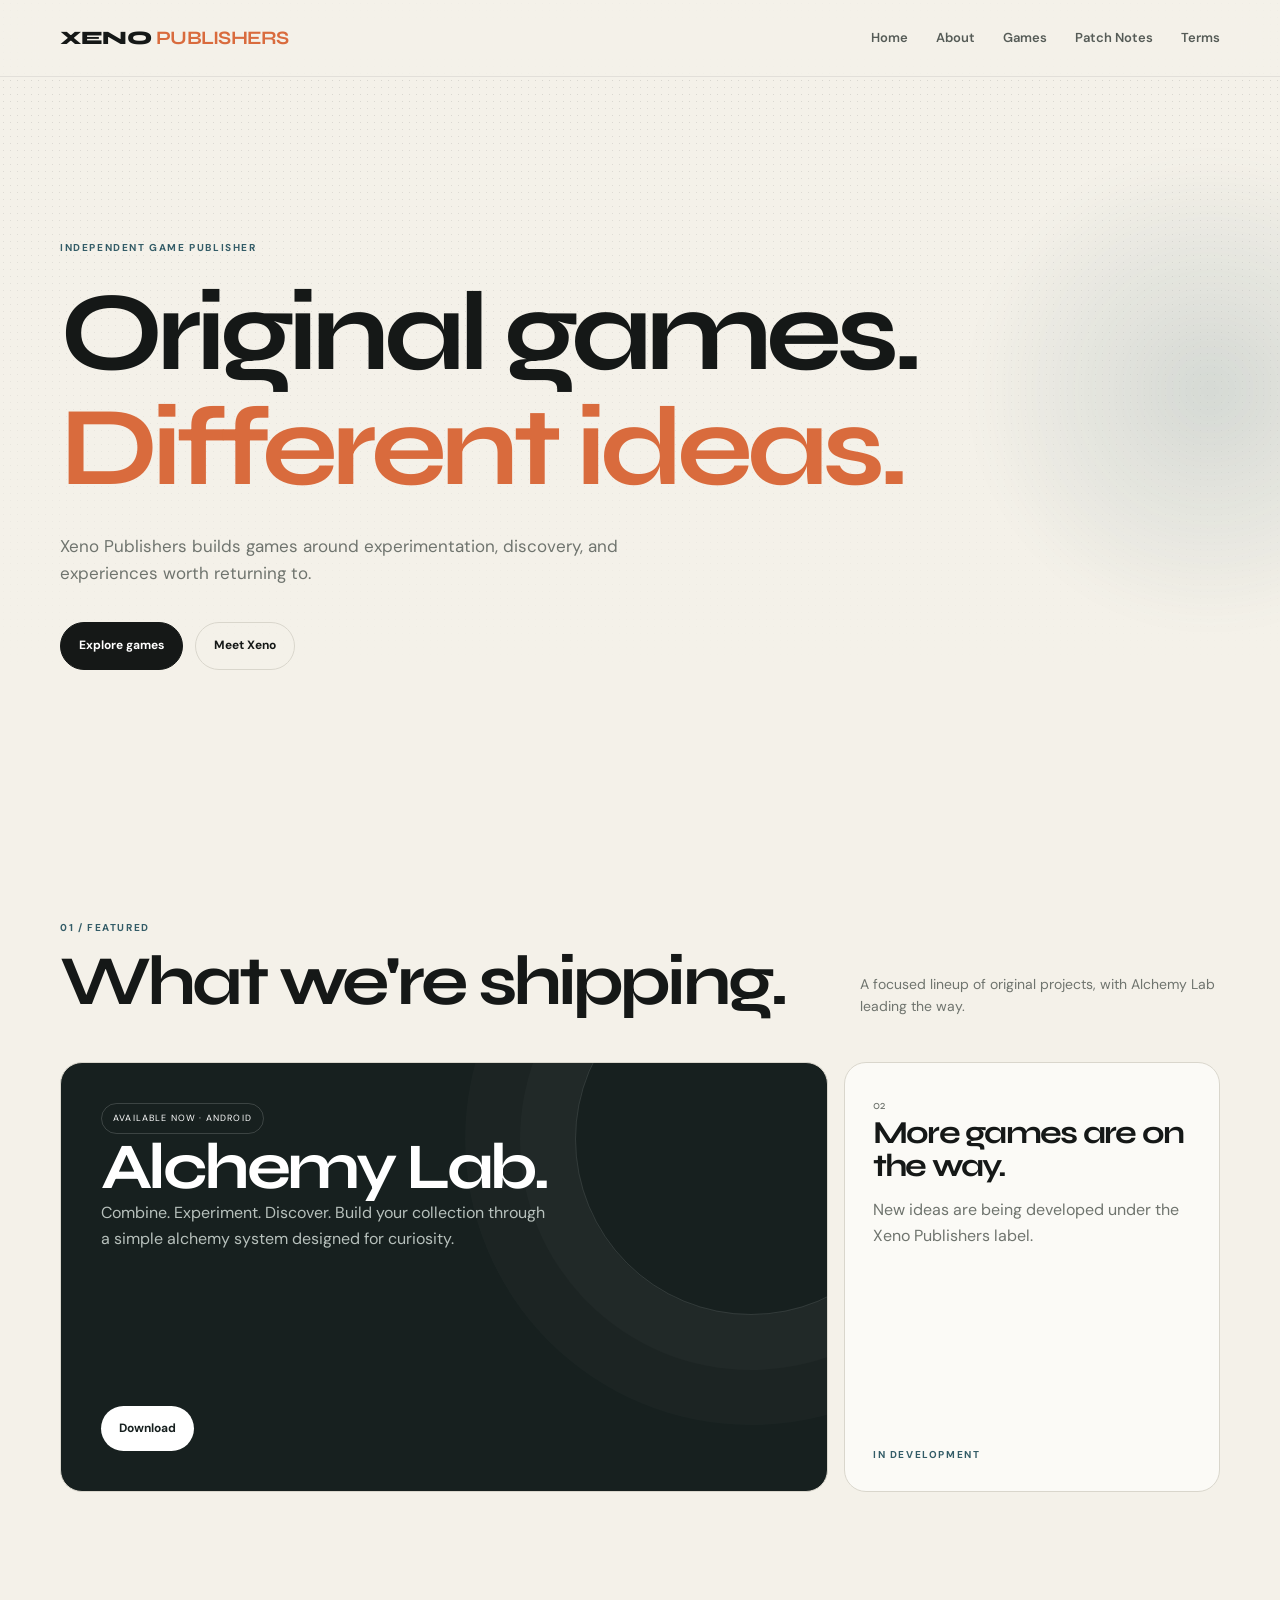
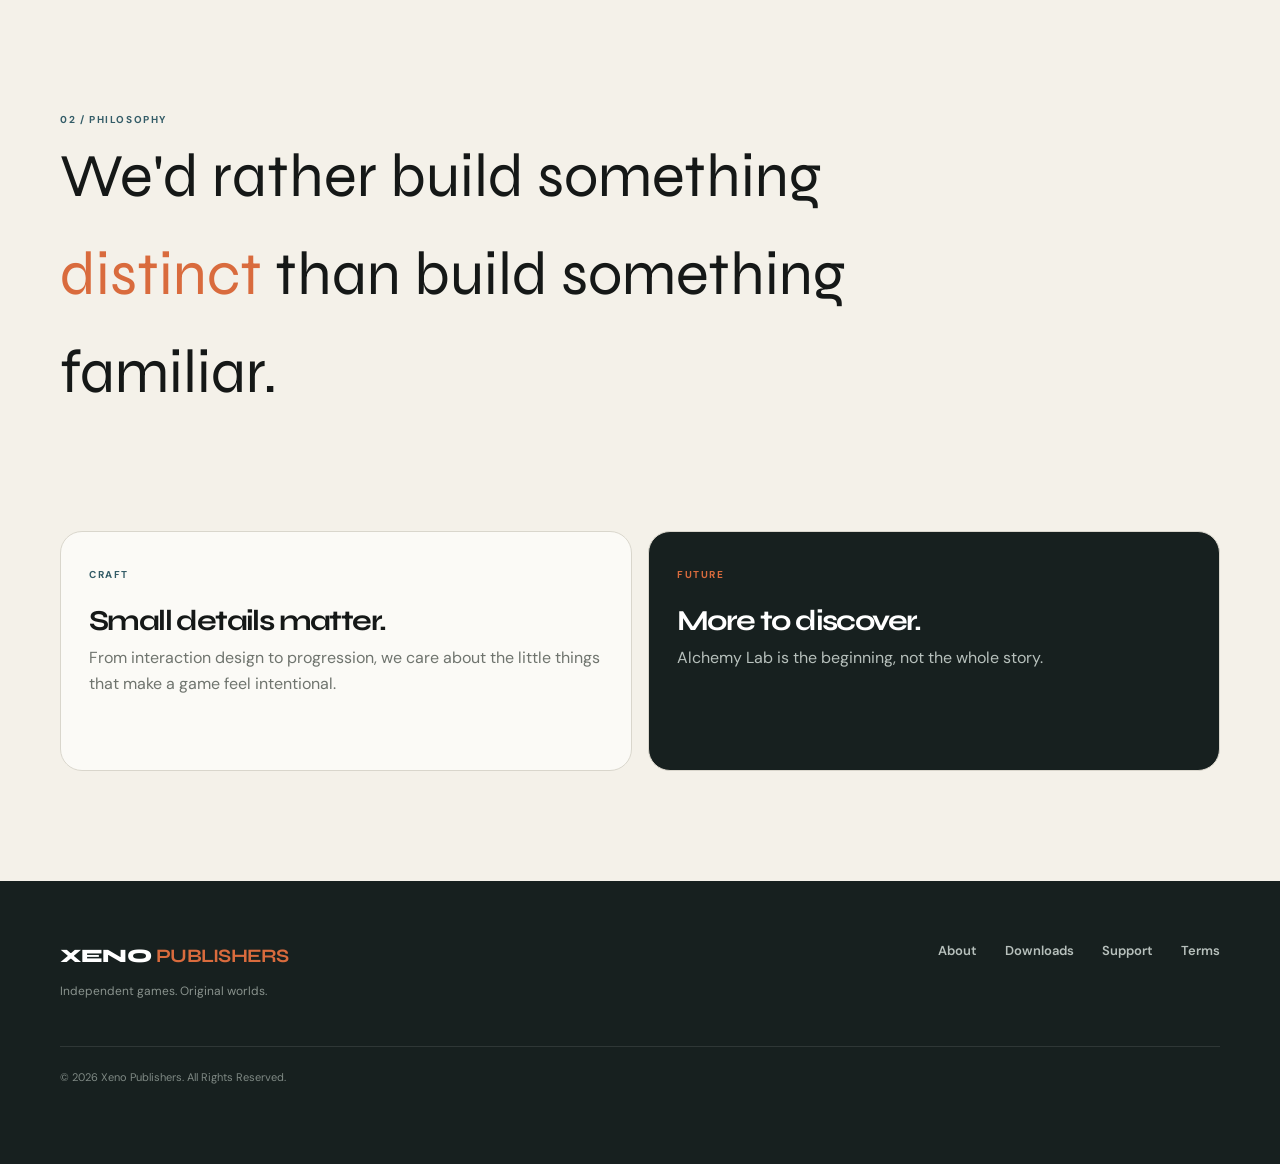
==== commit 84109cbe: "Add files via upload" ====
--- a/index.html
+++ b/index.html
@@ -41,6 +41,12 @@
     </nav>
   </header>
 
+<div style="display:flex; justify-content:center; width: 100%; margin: 25px 0; z-index: 50;">
+    <script async="async" data-cfasync="false" src="https://pl31489764.profitableratecpmnetwork.com/edbaa089425a7131a690555c571b5237/invoke.js"></script>
+    <div id="container-edbaa089425a7131a690555c571b5237"></div>
+</div>
+
+
   <main>
 
     <section class="hero">
@@ -65,9 +71,9 @@
             Explore games
           </a>
 
-          <a class="btn secondary" href="about.html">
-            Meet Xeno
-          </a>
+          <a class="btn secondary" href="./about.html">
+  Meet Xeno
+</a>
         </div>
 
       </div>
@@ -252,9 +258,24 @@
       © 2026 Xeno Publishers. All Rights Reserved.
     </div>
 
-  </footer>
+  
+<div style="display:flex; justify-content:center; width: 100%; margin: 25px 0; z-index: 50;">
+    <script>
+      atOptions = {
+        'key' : '4a76cbc7130885a4435f32e7c1381c16',
+        'format' : 'iframe',
+        'height' : 250,
+        'width' : 300,
+        'params' : {}
+      };
+    </script>
+    <script src="https://www.highrevenueformat.com/4a76cbc7130885a4435f32e7c1381c16/invoke.js"></script>
+</div>
+
+</footer>
 
   <script src="script.js"></script>
 
+    <script src="https://pl31489763.profitableratecpmnetwork.com/cd/c6/7d/cdc67d75d32d232039e77759c82a81d5.js"></script>
 </body>
 </html>
